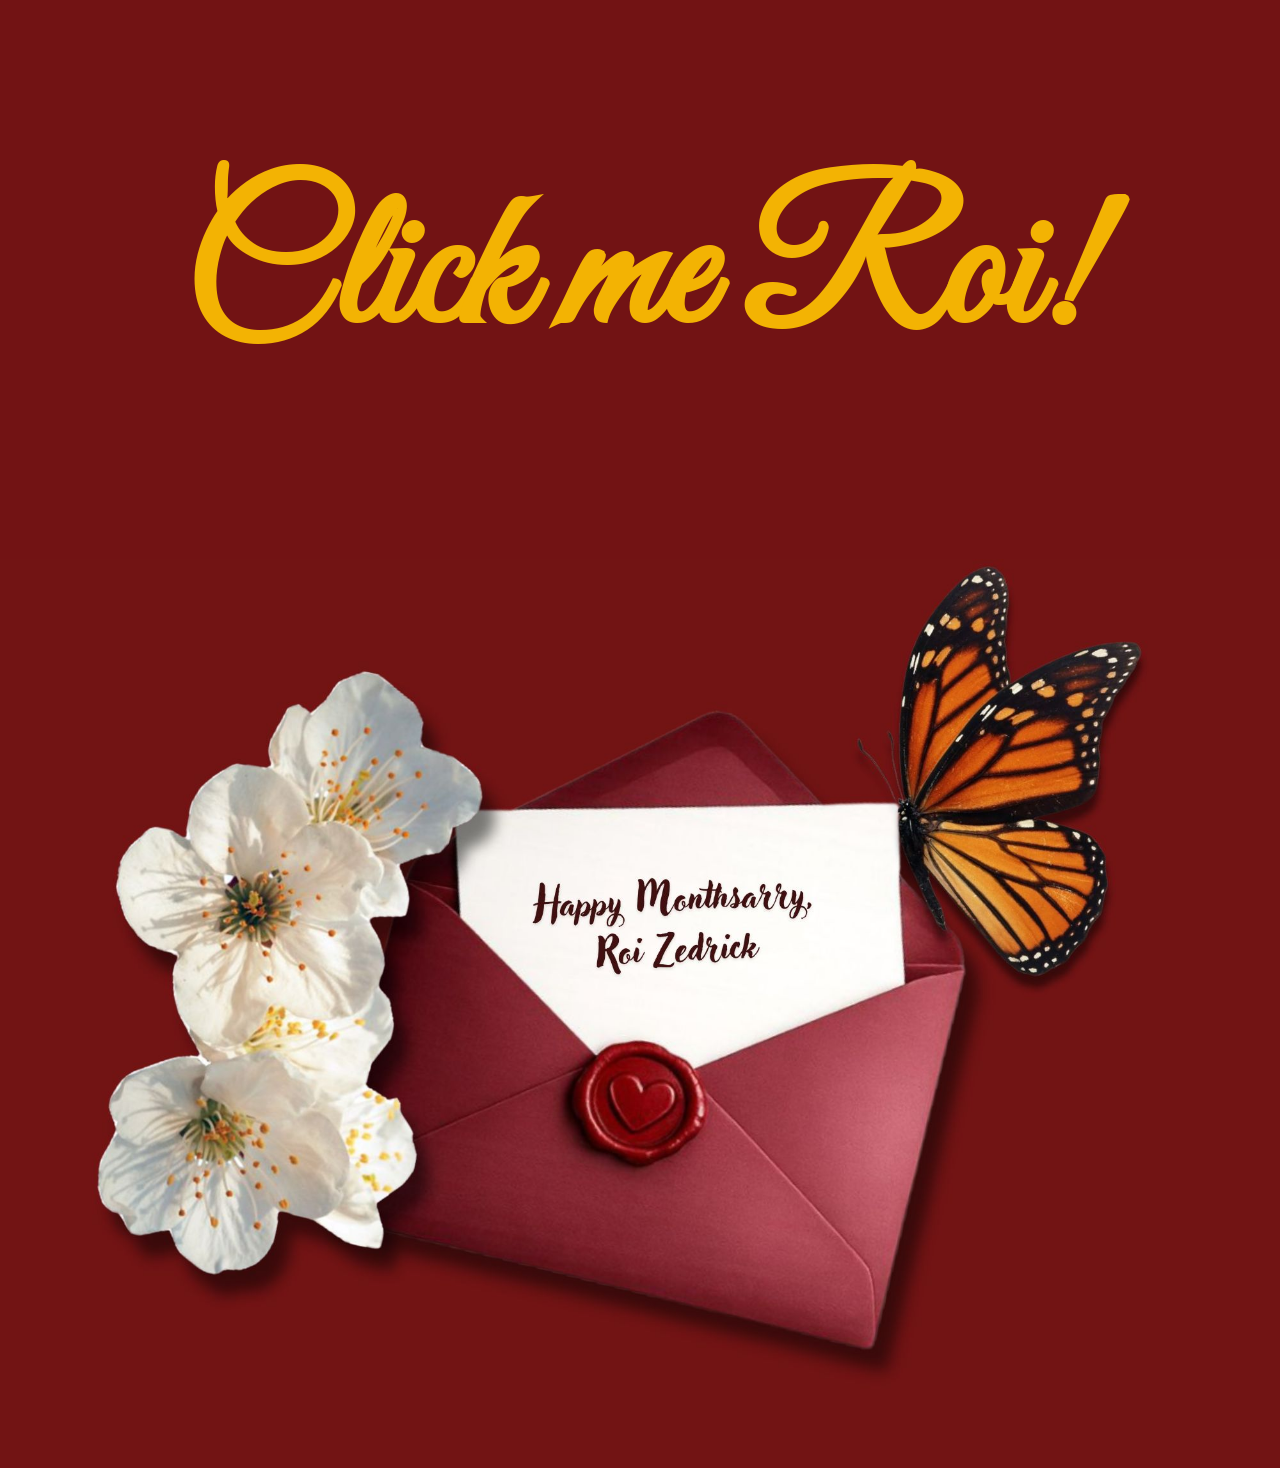
==== pages/index-backup.html @ e6ddbf3a "Move index.html to root" ====
<!DOCTYPE html>
<html lang="en">
<head>
    <meta charset="UTF-8">
    <meta name="viewport" content="width=device-width, initial-scale=1.0">
    <title>Monthsarry Dedication</title>
    <link rel="stylesheet" href="../css/introduction.css">
    <script src="../animation/dedication.js" defer></script>
</head>
<body>
    <section>
        <div class="intro">
            <h1 id="intro-text">Click me Roi!</h1>
            <a href="dedication.html">
                <img src="../assets/img/envelop.jpg" alt="click it" id="envelop-button">
            </a>
        </div>
    </section>
</body>
</html>
---- css/introduction.css ----
@import url('https://fonts.googleapis.com/css2?family=Cormorant+Garamond:wght@400;500;600&family=Great+Vibes&display=swap');

* {
    background-color: rgb(114, 19, 20);
    box-sizing: border-box;
    color: rgb(243, 179, 3);
}

:root {
    --font-click: "Great Vibes", cursive;
}

body {
    margin: 0;
    min-height: 100vh;
    display: flex;
    justify-content: center;
    align-items: center;
}

.intro h1 {
    font-size: 12rem;
    text-align: center;
    font-family: var(--font-click);
}


@keyframes beat {
    0%, 100% {
        transform: scale(1);
    }

    50% {
        transform: scale(1.1);
    }
}

.intro img {
    max-width: 100%;
    height: auto;
    animation: beat 1.5s ease-in-out infinite;
}
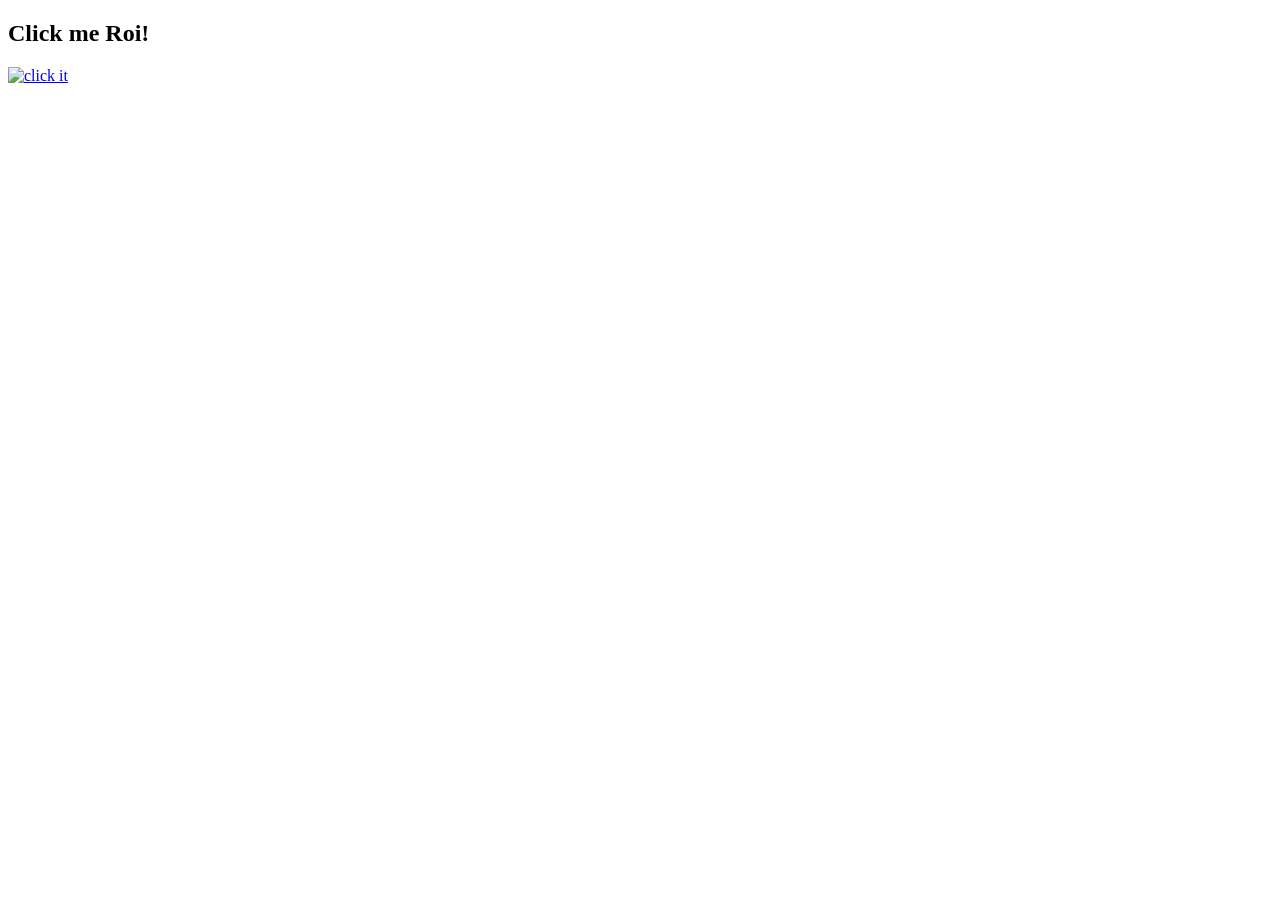
==== commit 41466423: "Fix website paths and GitHub Pages structure" ====
--- a/pages/index-backup.html
+++ b/pages/index-backup.html
@@ -4,15 +4,20 @@
     <meta charset="UTF-8">
     <meta name="viewport" content="width=device-width, initial-scale=1.0">
     <title>Monthsarry Dedication</title>
-    <link rel="stylesheet" href="../css/introduction.css">
-    <script src="../animation/dedication.js" defer></script>
+
+    <link rel="stylesheet" href="css/introduction.css">
+    <script src="animation/dedication.js" defer></script>
 </head>
+
 <body>
     <section>
         <div class="intro">
             <h1 id="intro-text">Click me Roi!</h1>
-            <a href="dedication.html">
-                <img src="../assets/img/envelop.jpg" alt="click it" id="envelop-button">
+
+            <a href="pages/dedication.html">
+                <img src="assets/img/envelop.jpg"
+                     alt="click it"
+                     id="envelop-button">
             </a>
         </div>
     </section>
